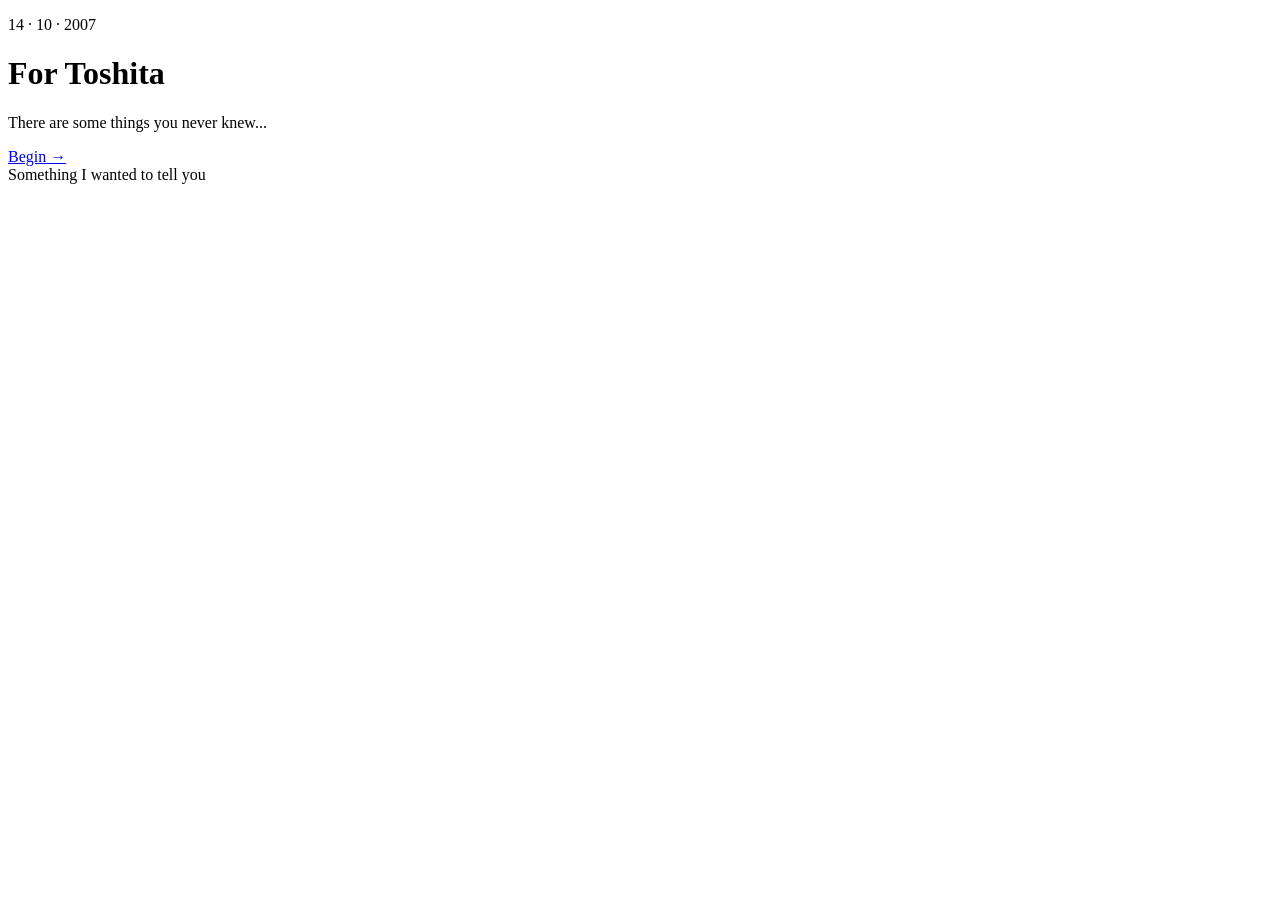
==== index.html @ 87cb708c "Rename index (3).html to index.html" ====
<!DOCTYPE html>
<html lang="en">
<head>
    <meta charset="UTF-8">
    <meta name="viewport" content="width=device-width, initial-scale=1.0">

    <title>For Toshita</title>

    <link rel="stylesheet" href="style.css">
</head>

<body>

    <main class="home">

        <div class="noise"></div>

        <div class="home-content">

            <p class="home-date">14 · 10 · 2007</p>

            <h1>For Toshita</h1>

            <p class="home-subtitle">
                There are some things you never knew...
            </p>

            <a href="memories.html" class="begin-button">
                <span>Begin</span>
                <span class="button-arrow">→</span>
            </a>

        </div>

        <div class="scroll-hint">
            <span>Something I wanted to tell you</span>
        </div>

    </main>

</body>
</html>
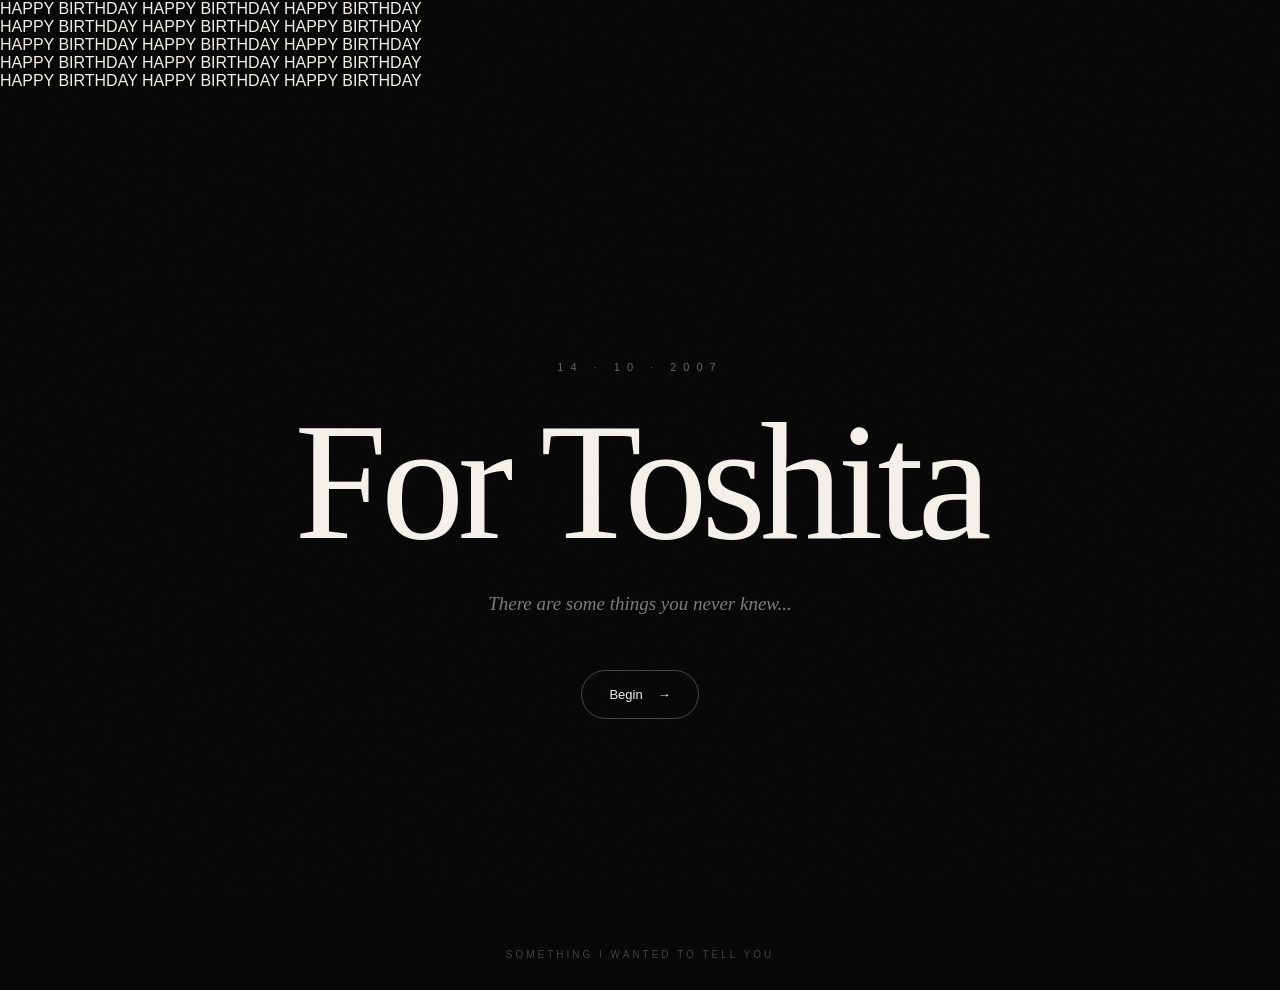
==== commit 8830ac79: "Add animated birthday background to index.html Added an animated birthday background to the HTML." ====
--- a/index.html
+++ b/index.html
@@ -10,7 +10,38 @@
 </head>
 
 <body>
+ <!-- Animated Birthday Background -->
+    <div class="birthday-background" aria-hidden="true">
+        <div class="birthday-row row-1">
+            <span>HAPPY BIRTHDAY</span>
+            <span>HAPPY BIRTHDAY</span>
+            <span>HAPPY BIRTHDAY</span>
+        </div>
 
+        <div class="birthday-row row-2">
+            <span>HAPPY BIRTHDAY</span>
+            <span>HAPPY BIRTHDAY</span>
+            <span>HAPPY BIRTHDAY</span>
+        </div>
+
+        <div class="birthday-row row-3">
+            <span>HAPPY BIRTHDAY</span>
+            <span>HAPPY BIRTHDAY</span>
+            <span>HAPPY BIRTHDAY</span>
+        </div>
+
+        <div class="birthday-row row-4">
+            <span>HAPPY BIRTHDAY</span>
+            <span>HAPPY BIRTHDAY</span>
+            <span>HAPPY BIRTHDAY</span>
+        </div>
+
+        <div class="birthday-row row-5">
+            <span>HAPPY BIRTHDAY</span>
+            <span>HAPPY BIRTHDAY</span>
+            <span>HAPPY BIRTHDAY</span>
+        </div>
+    </div>
     <main class="home">
 
         <div class="noise"></div>
--- a/style.css
+++ b/style.css
@@ -0,0 +1,1196 @@
+@import url('https://fonts.googleapis.com/css2?family=DM+Sans:wght@400;500&family=Playfair+Display:ital,wght@0,400;0,500;1,400;1,500&display=swap');
+
+
+* {
+    margin: 0;
+    padding: 0;
+    box-sizing: border-box;
+}
+
+
+html {
+    scroll-behavior: smooth;
+}
+
+
+body {
+    background: #080808;
+    color: #f4f0ea;
+
+    font-family: "DM Sans", sans-serif;
+
+    overflow-x: hidden;
+}
+
+
+a {
+    color: inherit;
+    text-decoration: none;
+}
+
+
+.noise {
+    position: fixed;
+    inset: 0;
+
+    pointer-events: none;
+
+    opacity: 0.035;
+
+    background-image:
+        url("data:image/svg+xml,%3Csvg viewBox='0 0 180 180' xmlns='http://www.w3.org/2000/svg'%3E%3Cfilter id='n'%3E%3CfeTurbulence type='fractalNoise' baseFrequency='.9' numOctaves='4' stitchTiles='stitch'/%3E%3C/filter%3E%3Crect width='100%25' height='100%25' filter='url(%23n)' opacity='.4'/%3E%3C/svg%3E");
+
+    z-index: 20;
+}
+
+
+/* =========================================
+   HOME
+   ========================================= */
+
+.home {
+    min-height: 100vh;
+
+    display: flex;
+    align-items: center;
+    justify-content: center;
+
+    text-align: center;
+
+    position: relative;
+
+    overflow: hidden;
+}
+
+
+.home-content {
+    animation: homeEnter 2s cubic-bezier(.2,.8,.2,1) forwards;
+}
+
+
+.home-date {
+    font-size: 11px;
+    letter-spacing: 7px;
+    opacity: 0.4;
+
+    margin-bottom: 35px;
+}
+
+
+.home h1 {
+    font-family: "Playfair Display", serif;
+
+    font-size: clamp(70px, 13vw, 180px);
+
+    font-weight: 400;
+
+    letter-spacing: -6px;
+
+    line-height: .9;
+}
+
+
+.home-subtitle {
+    margin-top: 35px;
+
+    font-family: "Playfair Display", serif;
+
+    font-size: 19px;
+
+    font-style: italic;
+
+    opacity: .5;
+}
+
+
+.begin-button {
+    display: inline-flex;
+
+    align-items: center;
+    gap: 15px;
+
+    margin-top: 55px;
+
+    padding: 16px 27px;
+
+    border: 1px solid rgba(255,255,255,.25);
+
+    border-radius: 100px;
+
+    font-size: 13px;
+
+    transition:
+        transform .5s ease,
+        background .5s ease,
+        color .5s ease;
+}
+
+
+.begin-button:hover {
+    background: #f4f0ea;
+
+    color: #080808;
+
+    transform: translateY(-5px);
+
+}
+
+
+.button-arrow {
+    transition: transform .4s ease;
+}
+
+
+.begin-button:hover .button-arrow {
+    transform: translateX(6px);
+}
+
+
+.scroll-hint {
+    position: absolute;
+
+    bottom: 30px;
+
+    left: 50%;
+
+    transform: translateX(-50%);
+
+    font-size: 10px;
+
+    letter-spacing: 3px;
+
+    opacity: .25;
+
+    text-transform: uppercase;
+}
+
+
+@keyframes homeEnter {
+
+    from {
+        opacity: 0;
+        transform: translateY(40px);
+    }
+
+    to {
+        opacity: 1;
+        transform: translateY(0);
+    }
+
+}
+
+
+/* =========================================
+   MEMORIES MENU
+   ========================================= */
+
+.memories-page {
+    min-height: 100vh;
+
+    width: min(1200px, 90vw);
+
+    margin: auto;
+
+    padding: 130px 0;
+}
+
+
+.memories-header {
+    max-width: 850px;
+
+    margin-bottom: 120px;
+}
+
+
+.small-label {
+    font-size: 10px;
+
+    letter-spacing: 5px;
+
+    opacity: .35;
+}
+
+
+.memories-header h1 {
+    margin-top: 35px;
+
+    font-family: "Playfair Display", serif;
+
+    font-weight: 400;
+
+    font-size: clamp(60px, 9vw, 125px);
+
+    line-height: .9;
+
+    letter-spacing: -4px;
+}
+
+
+.memories-header h1 em {
+    opacity: .45;
+}
+
+
+.memories-description {
+    max-width: 500px;
+
+    margin-top: 45px;
+
+    font-family: "Playfair Display", serif;
+
+    font-size: 19px;
+
+    line-height: 1.8;
+
+    opacity: .5;
+}
+
+
+.memory-list {
+    border-top: 1px solid rgba(255,255,255,.12);
+}
+
+
+.memory-card {
+    position: relative;
+
+    display: grid;
+
+    grid-template-columns: 90px 1fr 60px;
+
+    align-items: center;
+
+    min-height: 150px;
+
+    border-bottom: 1px solid rgba(255,255,255,.12);
+
+    overflow: hidden;
+
+    transition:
+        padding .6s cubic-bezier(.2,.8,.2,1),
+        background .6s ease;
+}
+
+
+.memory-card::before {
+    content: "";
+
+    position: absolute;
+
+    inset: 0;
+
+    background: rgba(255,255,255,.035);
+
+    transform: scaleY(0);
+
+    transform-origin: bottom;
+
+    transition: transform .6s cubic-bezier(.2,.8,.2,1);
+}
+
+
+.memory-card:hover::before {
+    transform: scaleY(1);
+}
+
+
+.memory-card:hover {
+    padding-left: 25px;
+    padding-right: 25px;
+}
+
+
+.card-number {
+    position: relative;
+
+    font-size: 12px;
+
+    opacity: .3;
+}
+
+
+.card-content {
+    position: relative;
+}
+
+
+.card-content p {
+    font-size: 9px;
+
+    letter-spacing: 3px;
+
+    opacity: .3;
+
+    margin-bottom: 12px;
+}
+
+
+.card-content h2 {
+    font-family: "Playfair Display", serif;
+
+    font-size: clamp(30px, 4vw, 50px);
+
+    font-weight: 400;
+}
+
+
+.card-arrow {
+    position: relative;
+
+    font-size: 25px;
+
+    opacity: .3;
+
+    transition:
+        transform .5s ease,
+        opacity .5s ease;
+}
+
+
+.memory-card:hover .card-arrow {
+    transform: translate(8px,-8px);
+
+    opacity: 1;
+}
+
+
+.back-home {
+    display: inline-block;
+
+    margin-top: 70px;
+
+    font-size: 12px;
+
+    opacity: .4;
+
+    transition: opacity .3s ease;
+}
+
+
+.back-home:hover {
+    opacity: 1;
+}
+
+
+/* =========================================
+   STORY PAGES
+   ========================================= */
+
+.story-page {
+    width: min(1200px, 90vw);
+
+    margin: auto;
+
+    padding: 130px 0 100px;
+}
+
+
+.story-header {
+    text-align: center;
+
+    min-height: 70vh;
+
+    display: flex;
+
+    flex-direction: column;
+
+    align-items: center;
+
+    justify-content: center;
+}
+
+
+.story-number {
+    font-size: 11px;
+
+    letter-spacing: 5px;
+
+    opacity: .35;
+
+    margin-bottom: 25px;
+}
+
+
+.story-header h1 {
+    font-family: "Playfair Display", serif;
+
+    font-size: clamp(70px, 12vw, 170px);
+
+    font-weight: 400;
+
+    line-height: .9;
+
+    letter-spacing: -6px;
+
+    margin-top: 30px;
+
+    animation: titleReveal 1.5s ease forwards;
+}
+
+
+.story-intro {
+    margin-top: 40px;
+
+    font-family: "Playfair Display", serif;
+
+    font-style: italic;
+
+    font-size: 20px;
+
+    opacity: .45;
+}
+
+
+@keyframes titleReveal {
+
+    from {
+        opacity: 0;
+
+        transform:
+            translateY(50px)
+            scale(.95);
+    }
+
+    to {
+        opacity: 1;
+
+        transform:
+            translateY(0)
+            scale(1);
+    }
+
+}
+
+
+/* =========================================
+   PEN
+   ========================================= */
+
+.pen-section {
+    display: grid;
+
+    grid-template-columns: 1.2fr .8fr;
+
+    gap: 100px;
+
+    align-items: center;
+
+    min-height: 100vh;
+}
+
+
+.pen-photo {
+    overflow: hidden;
+
+    position: relative;
+
+    background: #111;
+}
+
+
+.pen-photo img {
+    width: 100%;
+
+    display: block;
+
+    transform: scale(1.08);
+
+    animation: imageReveal 2s cubic-bezier(.2,.8,.2,1) forwards;
+}
+
+
+.pen-photo::after {
+    content: "";
+
+    position: absolute;
+
+    inset: 0;
+
+    background: linear-gradient(
+        110deg,
+        transparent,
+        rgba(255,255,255,.15),
+        transparent
+    );
+
+    transform: translateX(-100%);
+
+    animation: imageShine 2s 1s ease forwards;
+}
+
+
+@keyframes imageReveal {
+
+    to {
+        transform: scale(1);
+    }
+
+}
+
+
+@keyframes imageShine {
+
+    to {
+        transform: translateX(100%);
+    }
+
+}
+
+
+.story-writing {
+    font-family: "Playfair Display", serif;
+
+    font-size: 22px;
+
+    line-height: 1.9;
+}
+
+
+.story-writing p {
+    margin-bottom: 40px;
+}
+
+
+.large-story {
+    font-size: clamp(35px, 5vw, 60px);
+
+    font-style: italic;
+}
+
+
+/* =========================================
+   CALLS
+   ========================================= */
+
+.calls-story {
+    width: min(700px, 90vw);
+
+    margin: auto;
+
+    padding-bottom: 150px;
+}
+
+
+.reveal-line {
+    font-family: "Playfair Display", serif;
+
+    font-size: 25px;
+
+    line-height: 1.8;
+
+    margin: 150px 0;
+
+    opacity: .75;
+}
+
+
+.huge-confession {
+    font-family: "Playfair Display", serif;
+
+    font-size: clamp(55px, 9vw, 100px);
+
+    font-style: italic;
+
+    text-align: center;
+
+    margin: 200px 0;
+}
+
+
+.apology-box {
+    margin-top: 250px;
+
+    padding: 100px 30px;
+
+    text-align: center;
+
+    border-top: 1px solid rgba(255,255,255,.15);
+
+    border-bottom: 1px solid rgba(255,255,255,.15);
+}
+
+
+.apology-box h2 {
+    font-family: "Playfair Display", serif;
+
+    font-size: clamp(60px, 9vw, 110px);
+
+    font-weight: 400;
+
+    margin: 30px 0 50px;
+}
+
+
+.apology-box p:not(.small-label) {
+    max-width: 550px;
+
+    margin: 25px auto;
+
+    font-family: "Playfair Display", serif;
+
+    font-size: 20px;
+
+    line-height: 1.8;
+
+    opacity: .6;
+}
+
+
+/* =========================================
+   STEP
+   ========================================= */
+
+.step-story {
+    width: min(700px, 90vw);
+
+    margin: auto;
+
+    text-align: center;
+
+    font-family: "Playfair Display", serif;
+
+    font-size: 22px;
+
+    line-height: 1.9;
+}
+
+
+.step-story > p {
+    margin: 110px 0;
+}
+
+
+.step-question {
+    font-size: 28px;
+
+    opacity: .7;
+}
+
+
+.vertical-line {
+    width: 1px;
+
+    height: 150px;
+
+    background: rgba(255,255,255,.2);
+
+    margin: 70px auto;
+}
+
+
+.step-reveal {
+    font-size: clamp(35px, 5vw, 60px);
+
+    line-height: 1.3;
+}
+
+
+.step-reveal em {
+    display: block;
+
+    margin-top: 15px;
+
+    opacity: .45;
+}
+
+
+.step-big {
+    font-size: clamp(55px, 8vw, 90px);
+
+    font-style: italic;
+}
+
+
+.quiet-line {
+    font-size: 12px !important;
+
+    letter-spacing: 4px;
+
+    text-transform: uppercase;
+
+    opacity: .3;
+}
+
+
+/* =========================================
+   BIRTHDAY
+   ========================================= */
+
+.birthday-story {
+    width: min(700px, 90vw);
+
+    margin: auto;
+
+    text-align: center;
+
+    font-family: "Playfair Display", serif;
+
+    font-size: 22px;
+
+    line-height: 1.9;
+}
+
+
+.birthday-story > p {
+    margin: 130px 0;
+}
+
+
+.birthday-date {
+    width: 220px;
+
+    height: 220px;
+
+    margin: 0 auto 160px;
+
+    border: 1px solid rgba(255,255,255,.15);
+
+    border-radius: 50%;
+
+    display: flex;
+
+    flex-direction: column;
+
+    align-items: center;
+
+    justify-content: center;
+
+    animation: slowPulse 4s ease-in-out infinite;
+}
+
+
+.birthday-date span {
+    font-size: 80px;
+}
+
+
+.birthday-date small {
+    font-family: "DM Sans", sans-serif;
+
+    letter-spacing: 4px;
+
+    opacity: .35;
+}
+
+
+@keyframes slowPulse {
+
+    0%,100% {
+        transform: scale(1);
+    }
+
+    50% {
+        transform: scale(1.05);
+    }
+
+}
+
+
+.birthday-highlight {
+    font-size: clamp(35px, 5vw, 60px);
+
+    line-height: 1.3;
+}
+
+
+.time-card {
+    margin: 170px auto;
+
+    padding: 70px 30px;
+
+    border-top: 1px solid rgba(255,255,255,.1);
+
+    border-bottom: 1px solid rgba(255,255,255,.1);
+}
+
+
+.time-card span {
+    display: block;
+
+    font-family: "DM Sans", sans-serif;
+
+    font-size: clamp(60px, 9vw, 110px);
+
+    letter-spacing: -4px;
+}
+
+
+.time-card small {
+    display: block;
+
+    margin-top: 15px;
+
+    letter-spacing: 4px;
+
+    opacity: .3;
+}
+
+
+.birthday-final {
+    font-size: clamp(40px, 6vw, 70px);
+}
+
+
+/* =========================================
+   EXPECTATIONS
+   ========================================= */
+
+.expectation-story {
+    width: min(700px, 90vw);
+
+    margin: auto;
+
+    text-align: center;
+
+    font-family: "Playfair Display", serif;
+
+    font-size: 23px;
+
+    line-height: 1.9;
+}
+
+
+.expectation-story > p {
+    margin: 130px 0;
+}
+
+
+.message-example {
+    margin: 170px 0;
+
+    padding: 50px 30px;
+
+    border: 1px solid rgba(255,255,255,.12);
+
+    display: flex;
+
+    flex-direction: column;
+
+    gap: 20px;
+}
+
+
+.message-example span {
+    font-family: "DM Sans", sans-serif;
+
+    font-size: 11px;
+
+    letter-spacing: 3px;
+
+    opacity: .3;
+}
+
+
+.message-example strong {
+    font-size: 30px;
+
+    font-weight: 400;
+}
+
+
+.message-example .response {
+    opacity: .7;
+}
+
+
+.reflection {
+    font-size: clamp(35px, 5vw, 60px);
+}
+
+
+/* =========================================
+   UNDERSTANDING
+   ========================================= */
+
+.understanding-story {
+    width: min(750px, 90vw);
+
+    margin: auto;
+
+    font-family: "Playfair Display", serif;
+
+    font-size: 22px;
+
+    line-height: 2;
+
+    text-align: center;
+}
+
+
+.understanding-story > p {
+    margin: 130px 0;
+}
+
+
+.understanding-story .reflection {
+    font-size: clamp(35px, 5vw, 60px);
+}
+
+
+.final-thought {
+    font-size: clamp(40px, 6vw, 70px);
+
+    font-style: italic;
+}
+
+
+/* =========================================
+   UNSAID
+   ========================================= */
+
+.unsaid-story {
+    width: min(700px, 90vw);
+
+    margin: auto;
+
+    text-align: center;
+
+    font-family: "Playfair Display", serif;
+
+    font-size: 22px;
+
+    line-height: 2;
+}
+
+
+.unsaid-story > p {
+    margin: 120px 0;
+}
+
+
+.unsaid-story .huge-confession {
+    margin: 180px 0;
+}
+
+
+.unsaid-story .final-thought {
+    margin-top: 200px;
+}
+
+
+/* =========================================
+   BACK BUTTON
+   ========================================= */
+
+.story-back {
+    display: block;
+
+    width: fit-content;
+
+    margin: 120px auto 0;
+
+    font-size: 12px;
+
+    opacity: .35;
+
+    transition:
+        opacity .3s ease,
+        transform .3s ease;
+}
+
+
+.story-back:hover {
+    opacity: 1;
+
+    transform: translateX(-5px);
+}
+
+
+/* =========================================
+   FINAL PAGE
+   ========================================= */
+
+.final-page {
+    min-height: 100vh;
+
+    display: flex;
+
+    align-items: center;
+
+    justify-content: center;
+
+    text-align: center;
+
+    padding: 120px 20px;
+}
+
+
+.final-content {
+    width: min(800px, 90vw);
+}
+
+
+.final-content h1 {
+    margin-top: 35px;
+
+    font-family: "Playfair Display", serif;
+
+    font-size: clamp(65px, 11vw, 150px);
+
+    line-height: .9;
+
+    font-weight: 400;
+
+    letter-spacing: -5px;
+}
+
+
+.final-content h1 em {
+    opacity: .5;
+}
+
+
+.final-letter {
+    margin-top: 120px;
+
+    font-family: "Playfair Display", serif;
+
+    font-size: 21px;
+
+    line-height: 2;
+}
+
+
+.final-letter p {
+    margin: 70px 0;
+}
+
+
+.final-big {
+    font-size: clamp(45px, 7vw, 80px);
+
+    font-style: italic;
+}
+
+
+.final-sign {
+    margin-top: 100px;
+
+    font-family: "Playfair Display", serif;
+
+    font-style: italic;
+
+    opacity: .4;
+}
+
+
+/* =========================================
+   MOBILE
+   ========================================= */
+
+@media (max-width: 700px) {
+
+    .home h1 {
+        letter-spacing: -4px;
+    }
+
+
+    .memories-page {
+        width: 90vw;
+
+        padding: 90px 0;
+    }
+
+
+    .memories-header {
+        margin-bottom: 80px;
+    }
+
+
+    .memories-header h1 {
+        letter-spacing: -3px;
+    }
+
+
+    .memory-card {
+        grid-template-columns: 45px 1fr 30px;
+
+        min-height: 120px;
+    }
+
+
+    .card-content h2 {
+        font-size: 28px;
+    }
+
+
+    .card-content p {
+        font-size: 8px;
+        letter-spacing: 2px;
+    }
+
+
+    .story-page {
+        width: 90vw;
+
+        padding-top: 70px;
+    }
+
+
+    .story-header {
+        min-height: 80vh;
+    }
+
+
+    .story-header h1 {
+        letter-spacing: -4px;
+    }
+
+
+    .pen-section {
+        grid-template-columns: 1fr;
+
+        gap: 70px;
+    }
+
+
+    .story-writing {
+        font-size: 19px;
+    }
+
+
+    .reveal-line {
+        font-size: 20px;
+
+        margin: 100px 0;
+    }
+
+
+    .birthday-story,
+    .expectation-story,
+    .understanding-story,
+    .unsaid-story,
+    .step-story {
+        font-size: 19px;
+    }
+
+
+    .birthday-date {
+        width: 170px;
+        height: 170px;
+    }
+
+
+    .birthday-date span {
+        font-size: 60px;
+    }
+
+
+    .final-content h1 {
+        letter-spacing: -4px;
+    }
+
+
+    .final-letter {
+        font-size: 18px;
+    }
+
+}
+body {
+    opacity: 1;
+    transition: opacity .45s ease;
+}
+
+body.page-exit {
+    opacity: 0;
+}
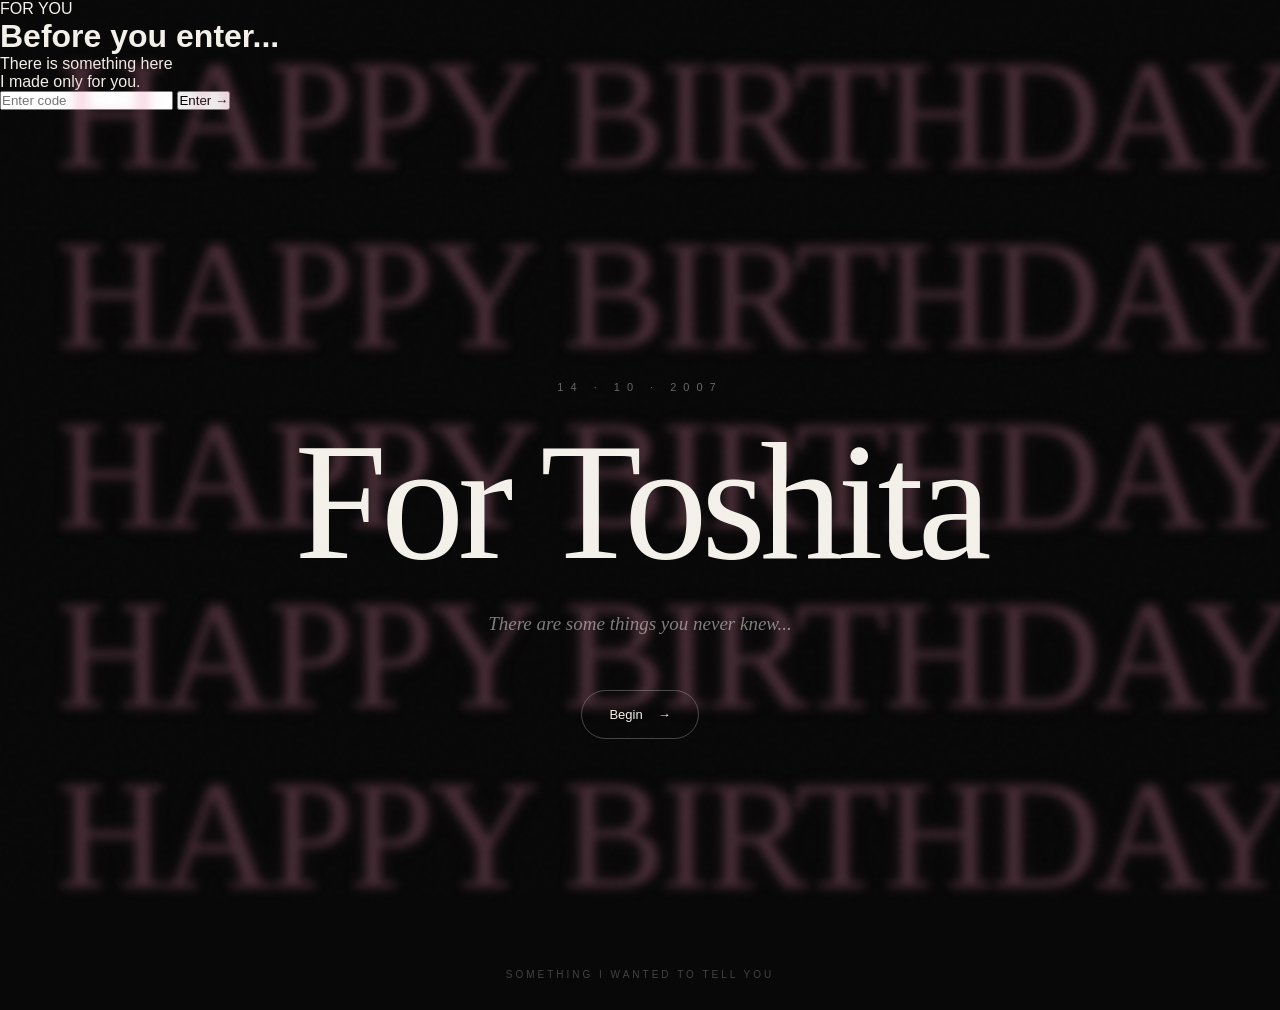
==== commit 0af78d4d: "Add access screen with password verification Added an access screen with a password prompt before th" ====
--- a/index.html
+++ b/index.html
@@ -10,6 +10,35 @@
 </head>
 
 <body>
+    <!-- ACCESS SCREEN -->
+<div id="access-screen">
+    <div class="access-box">
+
+        <p class="access-small">FOR YOU</p>
+
+        <h1>Before you enter...</h1>
+
+        <p class="access-text">
+            There is something here<br>
+            I made only for you.
+        </p>
+
+        <input
+            type="password"
+            id="access-code"
+            placeholder="Enter code"
+            maxlength="10"
+            autocomplete="off"
+        >
+
+        <button onclick="verifyCode()">
+            Enter →
+        </button>
+
+        <p id="access-message"></p>
+
+    </div>
+</div>
  <!-- Animated Birthday Background -->
     <div class="birthday-background" aria-hidden="true">
         <div class="birthday-row row-1">
--- a/style.css
+++ b/style.css
@@ -1194,3 +1194,116 @@
 body.page-exit {
     opacity: 0;
 }
+/* =========================================
+   ANIMATED HAPPY BIRTHDAY BACKGROUND
+   ========================================= */
+
+.birthday-background {
+    position: fixed;
+    inset: 0;
+    width: 100%;
+    height: 100%;
+    overflow: hidden;
+
+    z-index: 0;
+    pointer-events: none;
+
+    /* Increased visibility */
+    opacity: 0.50;
+}
+
+.birthday-row {
+    position: absolute;
+    left: -100%;
+    width: max-content;
+
+    display: flex;
+    gap: 100px;
+
+    white-space: nowrap;
+
+    /* Soft blur */
+    filter: blur(5px);
+
+    animation-name: birthdayMoveRight;
+    animation-timing-function: linear;
+    animation-iteration-count: infinite;
+}
+
+.birthday-row span {
+    font-family: "Playfair Display", serif;
+
+    font-size: clamp(80px, 12vw, 190px);
+    font-weight: 500;
+
+    letter-spacing: -5px;
+
+    /* Pink */
+    color: #e88aaa;
+
+    /* Visibility */
+    opacity: 0.55;
+
+    /* Very subtle pink glow */
+    text-shadow:
+        0 0 25px rgba(232, 138, 170, 0.25);
+}
+
+
+/* ROW POSITIONS */
+
+.row-1 {
+    top: 3%;
+    animation-duration: 28s;
+}
+
+.row-2 {
+    top: 23%;
+    animation-duration: 34s;
+    animation-delay: -12s;
+}
+
+.row-3 {
+    top: 43%;
+    animation-duration: 30s;
+    animation-delay: -5s;
+}
+
+.row-4 {
+    top: 63%;
+    animation-duration: 37s;
+    animation-delay: -18s;
+}
+
+.row-5 {
+    top: 83%;
+    animation-duration: 32s;
+    animation-delay: -8s;
+}
+
+
+/* LEFT → RIGHT */
+
+@keyframes birthdayMoveRight {
+
+    0% {
+        transform: translateX(-25%);
+    }
+
+    100% {
+        transform: translateX(45%);
+    }
+
+}
+
+
+/* KEEP YOUR CONTENT ABOVE IT */
+
+.hero,
+.home,
+.home-content,
+.hero-content,
+main {
+    position: relative;
+    z-index: 2;
+}
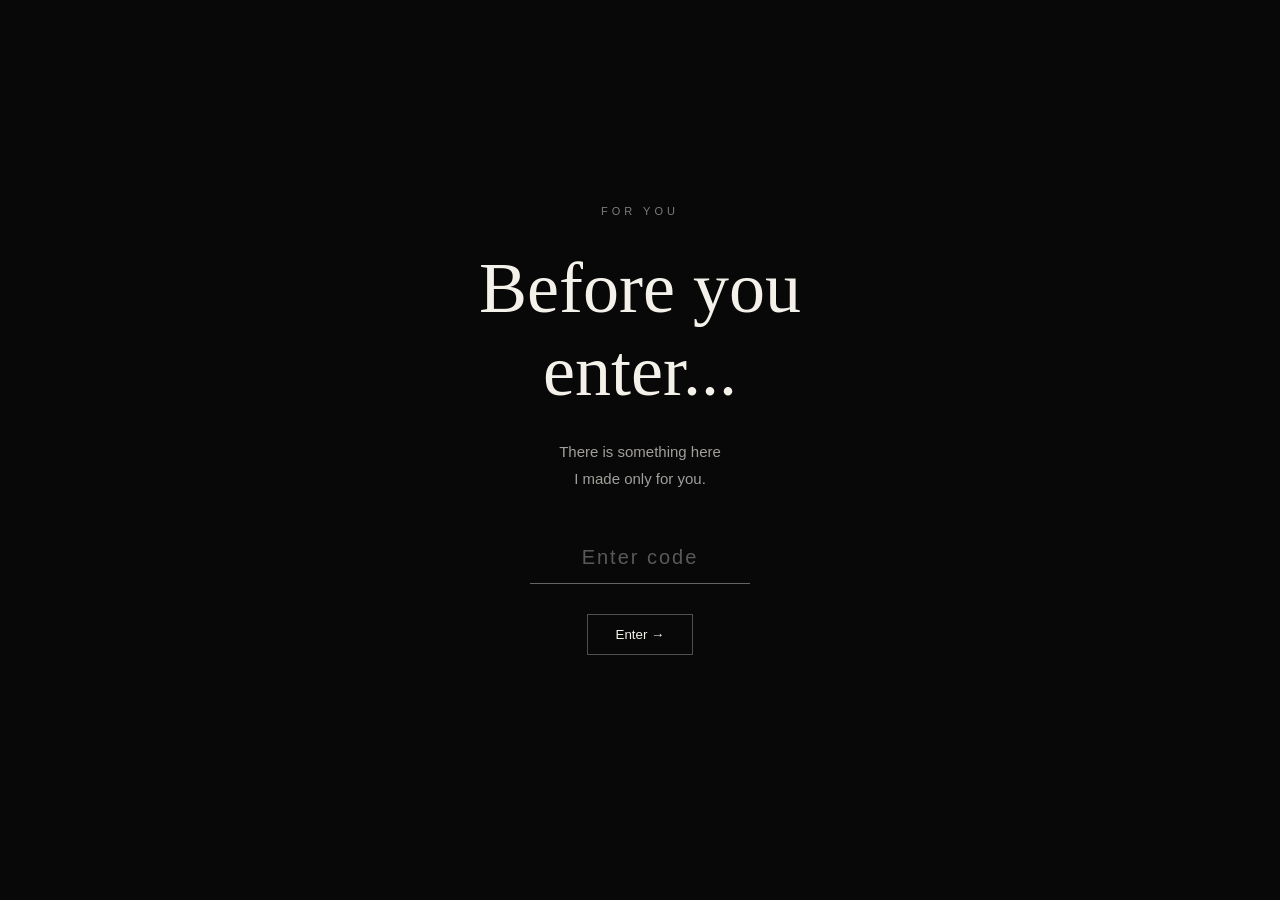
==== commit cc66e8cb: "Fix HTML formatting and button type" ====
--- a/index.html
+++ b/index.html
@@ -31,9 +31,9 @@
             autocomplete="off"
         >
 
-        <button onclick="verifyCode()">
-            Enter →
-        </button>
+        <button type="button" id="enter-button">
+    Enter →
+</button>
 
         <p id="access-message"></p>
 
--- a/style.css
+++ b/style.css
@@ -1307,3 +1307,108 @@
     position: relative;
     z-index: 2;
 }
+/* =========================
+   ACCESS SCREEN
+========================= */
+
+#access-screen {
+    position: fixed;
+    inset: 0;
+    z-index: 99999;
+
+    display: flex;
+    align-items: center;
+    justify-content: center;
+
+    background: #080808;
+    color: #f4f0ea;
+
+    transition:
+        opacity 0.7s ease,
+        visibility 0.7s ease;
+}
+
+.access-box {
+    width: min(90%, 500px);
+    text-align: center;
+}
+
+.access-small {
+    font-size: 11px;
+    letter-spacing: 4px;
+    opacity: 0.5;
+    margin-bottom: 30px;
+}
+
+.access-box h1 {
+    font-family: "Playfair Display", serif;
+    font-size: clamp(40px, 7vw, 72px);
+    font-weight: 400;
+    margin: 0 0 25px;
+}
+
+.access-text {
+    font-size: 15px;
+    line-height: 1.8;
+    opacity: 0.65;
+    margin-bottom: 40px;
+}
+
+#access-code {
+    width: 220px;
+    padding: 14px 10px;
+
+    background: transparent;
+    border: none;
+    border-bottom: 1px solid rgba(244, 240, 234, 0.4);
+
+    color: #f4f0ea;
+    text-align: center;
+
+    font-size: 20px;
+    letter-spacing: 5px;
+
+    outline: none;
+}
+
+#access-code::placeholder {
+    color: rgba(244, 240, 234, 0.35);
+    letter-spacing: 2px;
+}
+
+.access-box button {
+    display: block;
+
+    margin: 30px auto 0;
+
+    background: transparent;
+    border: 1px solid rgba(244, 240, 234, 0.3);
+
+    color: #f4f0ea;
+
+    padding: 12px 28px;
+
+    font-family: "DM Sans", sans-serif;
+    cursor: pointer;
+
+    transition: all 0.3s ease;
+}
+
+.access-box button:hover {
+    background: #f4f0ea;
+    color: #080808;
+}
+
+#access-message {
+    min-height: 20px;
+    margin-top: 20px;
+
+    font-size: 12px;
+    opacity: 0.7;
+}
+
+.access-hidden {
+    opacity: 0;
+    visibility: hidden;
+    pointer-events: none;
+}
